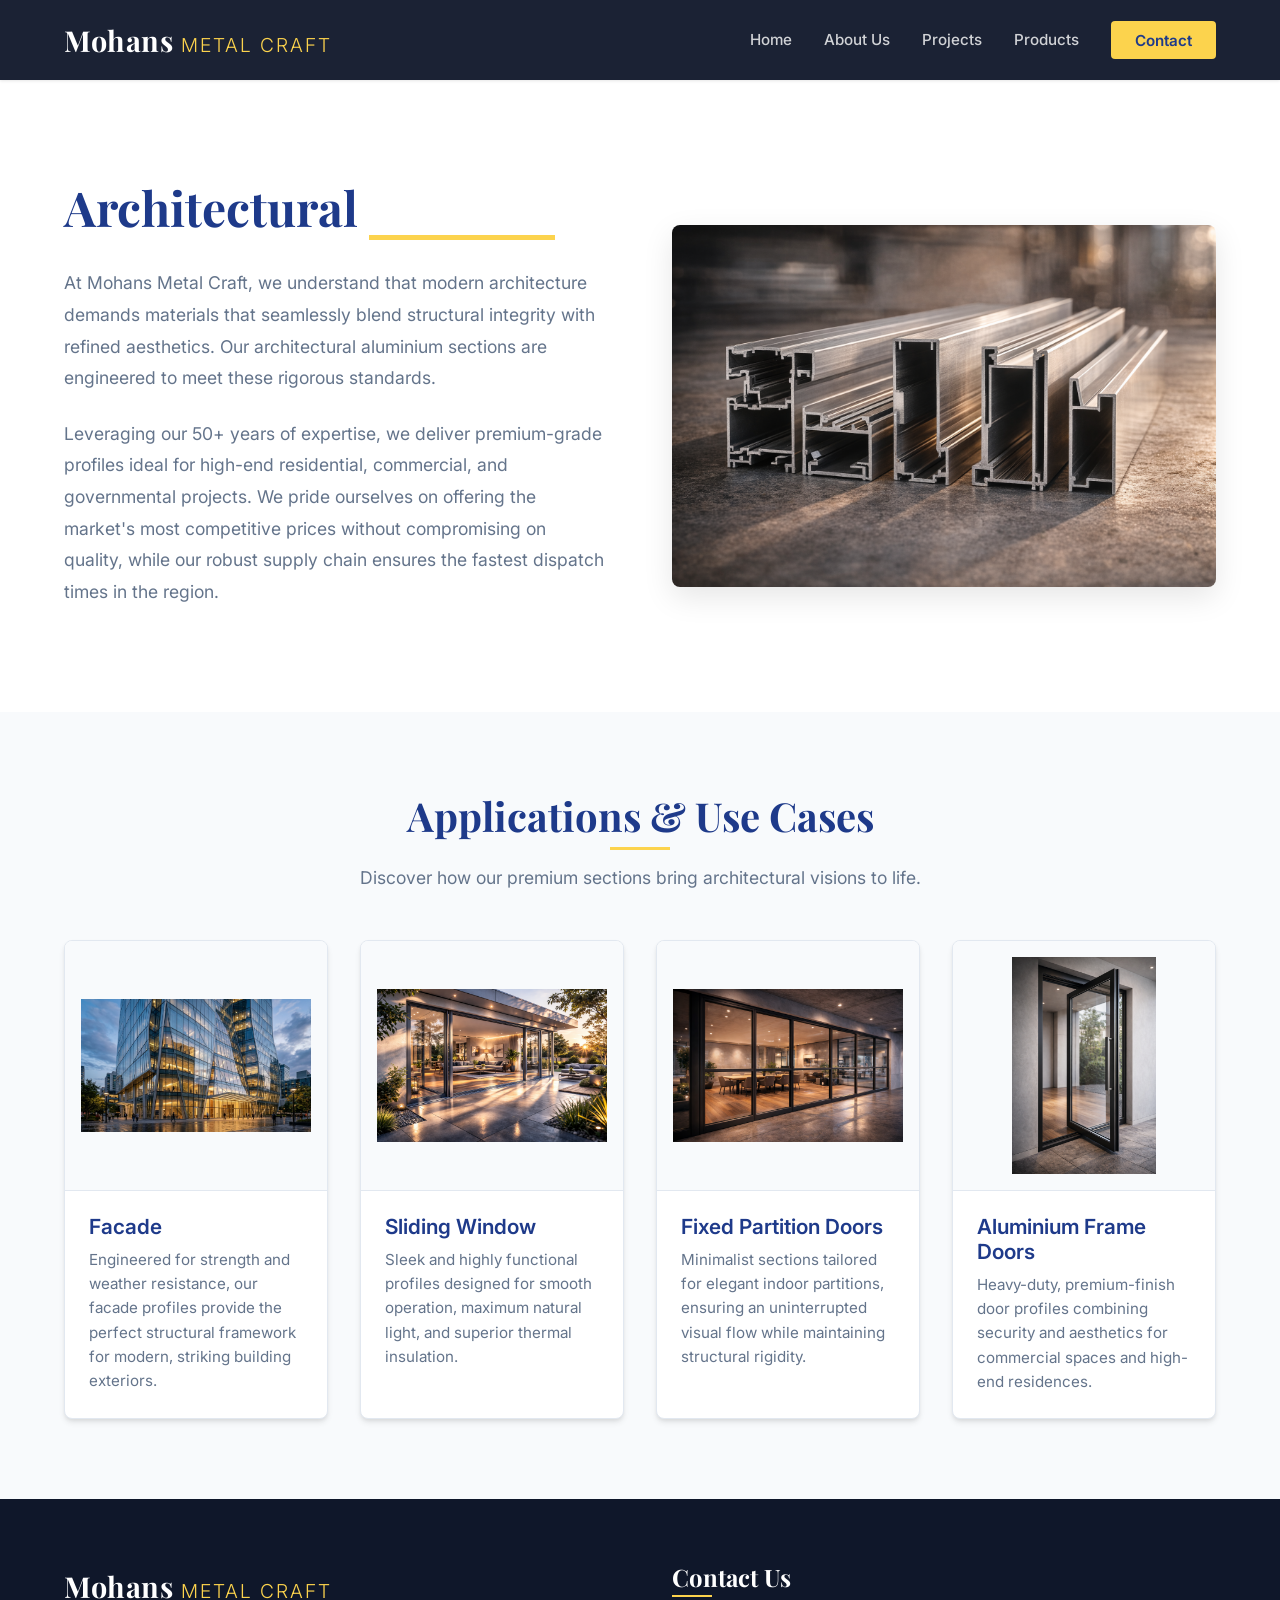
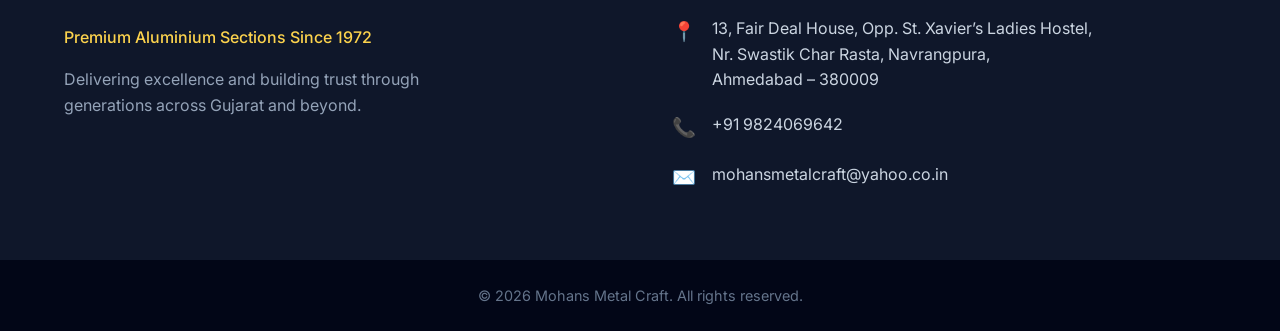
==== architectural-sections.html @ c1a163fd "feat: Add dedicated pages and images for architectural, solar, and industrial product sections, and " ====
<!DOCTYPE html>
<html lang="en">
<head>
    <meta charset="UTF-8">
    <meta name="viewport" content="width=device-width, initial-scale=1.0">
    <title>Architectural Sections - Mohans Metal Craft</title>
    <meta name="description" content="Mohans Metal Craft - Wholesale Aluminium Sections in Gujarat since 1972. We supply premium aluminium sections in various finishes for commercial and residential projects.">
    <!-- Google Fonts -->
    <link rel="preconnect" href="https://fonts.googleapis.com">
    <link rel="preconnect" href="https://fonts.gstatic.com" crossorigin>
    <link href="https://fonts.googleapis.com/css2?family=Inter:wght@300;400;500;600;700&family=Playfair+Display:ital,wght@0,400;0,600;0,700;1,400&display=swap" rel="stylesheet">
    <!-- Custom CSS -->
    <link rel="stylesheet" href="css/styles.css">
</head>
<body>
    <!-- Header -->
    <header class="header" id="header">
        <div class="container header-content">
            <a href="index.html" class="logo">
                Mohans <span class="logo-accent">Metal Craft</span>
            </a>
            <nav class="nav" id="nav">
                <ul class="nav-list">
                    <li><a href="index.html#home" class="nav-link">Home</a></li>
                    <li><a href="index.html#about" class="nav-link">About Us</a></li>
                    <li><a href="index.html#projects" class="nav-link">Projects</a></li>
                    <li><a href="products.html" class="nav-link">Products</a></li>
                    <li><a href="index.html#contact" class="nav-link btn-contact">Contact</a></li>
                </ul>
            </nav>
            <button class="mobile-toggle" aria-label="Toggle Navigation">
                <span class="bar"></span>
                <span class="bar"></span>
                <span class="bar"></span>
            </button>
        </div>
    </header>

    <!-- Main Content -->
    <main>
        <!-- Header Spacer -->
        <div style="height: 100px; background-color: var(--color-bg-dark);"></div>

        <!-- Architectural Overview (Top Section) -->
        <section class="section pt-5" id="architectural-overview">
            <div class="container" style="display: flex; flex-wrap: wrap; align-items: center; gap: 4rem;">
                <div style="flex: 1; min-width: 300px;">
                    <h1 class="hero-title" style="color: var(--color-primary); margin-bottom: 2rem; font-size: 3rem;">Architectural <span class="hero-highlight">Sections</span></h1>
                    <p style="font-size: 1.1rem; line-height: 1.8; color: var(--color-text-light); margin-bottom: 1.5rem;">
                        At Mohans Metal Craft, we understand that modern architecture demands materials that seamlessly blend structural integrity with refined aesthetics. Our architectural aluminium sections are engineered to meet these rigorous standards.
                    </p>
                    <p style="font-size: 1.1rem; line-height: 1.8; color: var(--color-text-light); margin-bottom: 1.5rem;">
                        Leveraging our 50+ years of expertise, we deliver premium-grade profiles ideal for high-end residential, commercial, and governmental projects. We pride ourselves on offering the market's most competitive prices without compromising on quality, while our robust supply chain ensures the fastest dispatch times in the region.
                    </p>
                </div>
                <div style="flex: 1; min-width: 300px;">
                    <img src="images/products/architecture/sections.png" alt="Architectural Aluminium Sections" style="width: 100%; border-radius: 8px; box-shadow: 0 10px 30px rgba(0,0,0,0.1);">
                </div>
            </div>
        </section>

        <!-- Use Cases (Bottom Section) -->
        <section class="section bg-light" id="architectural-use-cases">
            <div class="container">
                <div class="section-header text-center">
                    <h2 class="section-title">Applications & Use Cases</h2>
                    <p class="section-desc">Discover how our premium sections bring architectural visions to life.</p>
                </div>
                
                <div class="catalog-grid">
                    <!-- Facade -->
                    <div class="catalog-item">
                        <div class="catalog-img-wrapper" style="height: 250px;">
                            <img src="images/products/architecture/use case/facade.png" alt="Facade Sections" loading="lazy">
                        </div>
                        <div class="catalog-content">
                            <h3>Facade</h3>
                            <p>Engineered for strength and weather resistance, our facade profiles provide the perfect structural framework for modern, striking building exteriors.</p>
                        </div>
                    </div>
                    
                    <!-- Sliding Window -->
                    <div class="catalog-item">
                        <div class="catalog-img-wrapper" style="height: 250px;">
                            <img src="images/products/architecture/use case/sliding window.png" alt="Sliding Window Sections" loading="lazy">
                        </div>
                        <div class="catalog-content">
                            <h3>Sliding Window</h3>
                            <p>Sleek and highly functional profiles designed for smooth operation, maximum natural light, and superior thermal insulation.</p>
                        </div>
                    </div>
                    
                    <!-- Fixed Partition Doors -->
                    <div class="catalog-item">
                        <div class="catalog-img-wrapper" style="height: 250px;">
                            <img src="images/products/architecture/use case/fixed partition doors.png" alt="Fixed Partition Doors" loading="lazy">
                        </div>
                        <div class="catalog-content">
                            <h3>Fixed Partition Doors</h3>
                            <p>Minimalist sections tailored for elegant indoor partitions, ensuring an uninterrupted visual flow while maintaining structural rigidity.</p>
                        </div>
                    </div>
                    
                    <!-- Doors with Aluminium Frame -->
                    <div class="catalog-item">
                        <div class="catalog-img-wrapper" style="height: 250px;">
                            <img src="images/products/architecture/use case/doors.png" alt="Aluminium Frame Doors" loading="lazy">
                        </div>
                        <div class="catalog-content">
                            <h3>Aluminium Frame Doors</h3>
                            <p>Heavy-duty, premium-finish door profiles combining security and aesthetics for commercial spaces and high-end residences.</p>
                        </div>
                    </div>
                </div>
            </div>
        </section>

    </main>

    <!-- Footer -->
    <footer class="footer" id="contact">
        <div class="container footer-grid">
            <div class="footer-brand">
                <a href="#" class="logo footer-logo">
                    Mohans <span class="logo-accent">Metal Craft</span>
                </a>
                <p class="footer-tagline">Premium Aluminium Sections Since 1972</p>
                <p class="footer-desc">Delivering excellence and building trust through generations across Gujarat and beyond.</p>
            </div>
            
            <div class="footer-contact">
                <h3>Contact Us</h3>
                <ul class="contact-list">
                    <li>
                        <span class="icon">📍</span>
                        <p>13, Fair Deal House, Opp. St. Xavier’s Ladies Hostel,<br>Nr. Swastik Char Rasta, Navrangpura,<br>Ahmedabad – 380009</p>
                    </li>
                    <li>
                        <span class="icon">📞</span>
                        <p><a href="tel:+919824069642">+91 9824069642</a></p>
                    </li>
                    <li>
                        <span class="icon">✉️</span>
                        <p><a href="mailto:mohansmetalcraft@yahoo.co.in">mohansmetalcraft@yahoo.co.in</a></p>
                    </li>
                </ul>
            </div>
        </div>
        <div class="footer-bottom">
            <div class="container text-center">
                <p>&copy; 2026 Mohans Metal Craft. All rights reserved.</p>
            </div>
        </div>
    </footer>

    <script src="js/script.js"></script>
</body>
</html>
---- css/styles.css ----
/* =========================================
   VARIABLES & SETUP
========================================= */
:root {
  /* Colors */
  --color-primary: #1e3a8a;
  /* Deep elegant blue */
  --color-primary-light: #3b82f6;
  --color-secondary: #fcd34d;
  /* Soft gold/brass accent */
  --color-text: #334155;
  --color-text-light: #64748b;
  --color-bg: #ffffff;
  --color-bg-alt: #f8fafc;
  --color-border: #e2e8f0;

  /* Typography */
  --font-primary: 'Inter', sans-serif;
  --font-heading: 'Playfair Display', serif;

  /* Spacing */
  --spacing-sm: 0.5rem;
  --spacing-md: 1rem;
  --spacing-lg: 2rem;
  --spacing-xl: 4rem;

  /* Layout */
  --container-width: 1200px;
  --border-radius: 8px;
  --transition: all 0.3s ease;
  --shadow-sm: 0 1px 3px rgba(0, 0, 0, 0.1);
  --shadow-md: 0 4px 6px -1px rgba(0, 0, 0, 0.1), 0 2px 4px -1px rgba(0, 0, 0, 0.06);
  --shadow-lg: 0 10px 15px -3px rgba(0, 0, 0, 0.1), 0 4px 6px -2px rgba(0, 0, 0, 0.05);
}

* {
  margin: 0;
  padding: 0;
  box-sizing: border-box;
}

html {
  scroll-behavior: smooth;
}

body {
  font-family: var(--font-primary);
  color: var(--color-text);
  line-height: 1.6;
  background-color: var(--color-bg);
}

h1,
h2,
h3,
h4,
h5,
h6 {
  font-family: var(--font-heading);
  color: var(--color-primary);
  line-height: 1.2;
}

a {
  text-decoration: none;
  color: inherit;
  transition: var(--transition);
}

img {
  max-width: 100%;
  height: auto;
  display: block;
}

ul {
  list-style: none;
}

/* =========================================
   UTILITIES
========================================= */
.container {
  width: 90%;
  max-width: var(--container-width);
  margin: 0 auto;
}

.section {
  padding: 5rem 0;
}

.bg-light {
  background-color: var(--color-bg-alt);
}

.text-center {
  text-align: center;
}

.mt-5 {
  margin-top: 3rem;
}

.section-header {
  margin-bottom: 3rem;
}

.section-title {
  font-size: 2.5rem;
  margin-bottom: 0.5rem;
  position: relative;
  display: inline-block;
}

.section-title::after {
  content: '';
  position: absolute;
  bottom: -10px;
  left: 50%;
  transform: translateX(-50%);
  width: 60px;
  height: 3px;
  background-color: var(--color-secondary);
}

.section-desc {
  font-size: 1.1rem;
  color: var(--color-text-light);
  margin-top: 1rem;
}

/* Buttons */
.btn {
  display: inline-block;
  padding: 0.8rem 2rem;
  border-radius: var(--border-radius);
  font-weight: 500;
  cursor: pointer;
  transition: var(--transition);
  text-align: center;
}

.btn-primary {
  background-color: var(--color-primary);
  color: white;
  border: 2px solid var(--color-primary);
}

.btn-primary:hover {
  background-color: var(--color-primary-light);
  border-color: var(--color-primary-light);
  color: white;
  transform: translateY(-3px);
  box-shadow: 0 10px 20px rgba(0, 0, 0, 0.2);
}

.btn-secondary {
  background-color: transparent;
  color: white;
  border: 2px solid white;
}

.btn-secondary:hover {
  background-color: white;
  color: var(--color-primary);
  transform: translateY(-3px);
  box-shadow: 0 10px 20px rgba(0, 0, 0, 0.2);
}

/* =========================================
   HEADER & NAVIGATION
========================================= */
.header {
  position: fixed;
  top: 0;
  left: 0;
  width: 100%;
  background-color: rgba(15, 23, 42, 0.95);
  backdrop-filter: blur(10px);
  z-index: 1000;
  box-shadow: 0 1px 3px rgba(0,0,0,0.5);
  transition: var(--transition);
}

.header-content {
  display: flex;
  justify-content: space-between;
  align-items: center;
  height: 80px;
}

.logo {
  font-family: var(--font-heading);
  font-size: 1.8rem;
  font-weight: 700;
  color: white;
  letter-spacing: 0.5px;
}

.logo-accent {
  color: var(--color-secondary);
  font-family: var(--font-primary);
  font-size: 1.2rem;
  font-weight: 300;
  letter-spacing: 2px;
  text-transform: uppercase;
}

.nav-list {
  display: flex;
  align-items: center;
  gap: 2rem;
}

.nav-link {
  font-size: 0.95rem;
  font-weight: 500;
  color: rgba(255, 255, 255, 0.8);
  position: relative;
}

.nav-link:not(.btn-contact)::after {
  content: '';
  position: absolute;
  width: 0;
  height: 2px;
  bottom: -4px;
  left: 0;
  background-color: var(--color-secondary);
  transition: var(--transition);
}

.nav-link:not(.btn-contact):hover::after {
  width: 100%;
}

.nav-link:hover {
  color: white;
}

.btn-contact {
  background-color: var(--color-secondary);
  color: var(--color-primary) !important;
  padding: 0.6rem 1.5rem;
  border-radius: 4px;
  font-weight: 600;
}

.btn-contact:hover {
  background-color: white;
  color: var(--color-primary) !important;
  transform: translateY(-2px);
  box-shadow: 0 4px 10px rgba(0, 0, 0, 0.2);
}

.mobile-toggle {
  display: none;
  background: none;
  border: none;
  cursor: pointer;
}

.bar {
  display: block;
  width: 25px;
  height: 3px;
  margin: 5px auto;
  transition: var(--transition);
  background-color: white;
}

/* =========================================
   HERO SECTION
========================================= */
/* =========================================
   HERO SLIDER
========================================= */
.hero {
  height: 100vh;
  min-height: 600px;
  position: relative;
  overflow: hidden;
  padding-top: 80px;
  background-color: #0f172a;
}

.slider-container {
  position: absolute;
  top: 0;
  left: 0;
  width: 100%;
  height: 100%;
}

.slide {
  position: absolute;
  top: 0;
  left: 0;
  width: 100%;
  height: 100%;
  opacity: 0;
  visibility: hidden;
  transition: opacity 1s ease-in-out, visibility 1s ease-in-out;
  display: flex;
  align-items: center;
}

.slide.active {
  opacity: 1;
  visibility: visible;
}

.slide-bg {
  position: absolute;
  top: 0;
  left: 0;
  width: 100%;
  height: 100%;
  z-index: 1;
}

.slide-bg img {
  width: 100%;
  height: 100%;
  object-fit: cover;
}

.slide-bg::after {
  content: '';
  position: absolute;
  top: 0;
  left: 0;
  width: 100%;
  height: 100%;
  background: linear-gradient(90deg, rgba(15, 23, 42, 0.95) 0%, rgba(15, 23, 42, 0.7) 40%, rgba(15, 23, 42, 0.1) 100%);
  z-index: 2;
}

/* Subtle overlay pattern */
.slide::after {
  content: '';
  position: absolute;
  top: 0;
  left: 0;
  width: 100%;
  height: 100%;
  background-image: radial-gradient(rgba(255, 255, 255, 0.05) 1px, transparent 1px);
  background-size: 30px 30px;
  z-index: 2;
  opacity: 0.5;
}

.slide-content {
  position: relative;
  z-index: 10;
  width: 100%;
  text-align: center;
  color: white;
  transform: translateY(30px);
  transition: transform 0.8s ease-out 0.2s;
}

.slide-content-left {
  text-align: left;
  max-width: 900px;
}

.slide.active .slide-content {
  transform: translateY(0);
}

.hero-kicker {
  font-family: var(--font-primary);
  text-transform: uppercase;
  letter-spacing: 3px;
  font-size: 0.9rem;
  color: var(--color-secondary);
  margin-bottom: 2rem;
  display: inline-block;
  border-bottom: 2px solid var(--color-secondary);
  padding-bottom: 8px;
}

.hero-title {
  font-family: var(--font-heading);
  font-size: 4rem;
  font-weight: 700;
  margin-bottom: 1.5rem;
  color: white;
  line-height: 1.15;
}

.hero-highlight {
  position: relative;
  color: white;
  font-style: normal;
  display: inline-block;
  letter-spacing: normal;
  font-size: 1em;
  margin-top: 0;
}

.hero-highlight::after {
  content: '';
  position: absolute;
  bottom: -5px;
  left: 0;
  width: 100%;
  height: 5px;
  background-color: var(--color-secondary);
}

.hero-subtitle {
  font-size: 1.25rem;
  margin-bottom: 2.5rem;
  color: #e2e8f0;
  font-weight: 400;
  max-width: 650px;
  margin-left: 0;
}

.hero-cta {
  display: flex;
  gap: 1rem;
  justify-content: flex-start;
}

/* Custom Hero Button */
.btn-hero {
  background-color: var(--color-secondary);
  color: var(--color-primary);
  border: none;
  font-family: var(--font-primary);
  font-weight: 600;
  padding: 1rem 2.5rem;
  display: inline-flex;
  align-items: center;
  gap: 0.8rem;
  font-size: 1.1rem;
  border-radius: 4px;
  transition: var(--transition);
}

.btn-hero:hover {
  background-color: white;
  color: var(--color-primary);
  transform: translateY(-2px);
  box-shadow: 0 10px 20px rgba(0, 0, 0, 0.3);
}

.btn-arrow {
  transition: transform 0.3s ease;
}

.btn-hero:hover .btn-arrow {
  transform: translateX(5px);
}

.btn-hero-secondary {
  background-color: transparent;
  color: white;
  border: 1px solid rgba(255, 255, 255, 0.5);
  font-family: var(--font-primary);
  font-weight: 500;
  padding: 1rem 2.5rem;
  display: inline-flex;
  align-items: center;
  font-size: 1.1rem;
  border-radius: 4px;
  transition: var(--transition);
}

.btn-hero-secondary:hover {
  background-color: rgba(255, 255, 255, 0.1);
  border-color: white;
  color: white;
}

/* Slider Controls */
.slider-dots {
  position: absolute;
  bottom: 3rem;
  left: max(2rem, calc((100% - var(--container-width)) / 2 + 15px));
  display: flex;
  gap: 0.8rem;
  z-index: 20;
  align-items: center;
}

.dot {
  width: 20px;
  height: 3px;
  border-radius: 2px;
  background-color: rgba(255, 255, 255, 0.3);
  cursor: pointer;
  transition: var(--transition);
  border: none;
  padding: 0;
}

.dot.active {
  background-color: var(--color-secondary);
  width: 40px;
}

.slider-nav {
  position: absolute;
  top: 50%;
  width: 100%;
  transform: translateY(-50%);
  display: flex;
  justify-content: space-between;
  padding: 0 2rem;
  z-index: 20;
}

.nav-btn {
  background: rgba(255, 255, 255, 0.1);
  backdrop-filter: blur(5px);
  color: white;
  border: none;
  width: 50px;
  height: 50px;
  border-radius: 50%;
  cursor: pointer;
  display: flex;
  align-items: center;
  justify-content: center;
  font-size: 1.5rem;
  transition: var(--transition);
}

.nav-btn:hover {
  background-color: var(--color-secondary);
  color: var(--color-primary);
}

/* =========================================
   ABOUT SECTION
========================================= */
.about-content {
  max-width: 900px;
  margin: 0 auto;
}

.about-text-center h3 {
  font-size: 2rem;
  margin-bottom: 1.5rem;
}

.about-text-center p {
  color: var(--color-text-light);
  margin-bottom: 1rem;
  font-size: 1.05rem;
  text-align: center;
}

.sub-heading {
  font-family: var(--font-heading);
  color: var(--color-primary);
  margin-bottom: 1rem;
}

.vision-mission {
  display: grid;
  grid-template-columns: 1fr 1fr;
  gap: 2rem;
  margin-top: 3rem;
}

.vm-card {
  background: white;
  padding: 2rem;
  border-radius: var(--border-radius);
  border-top: 4px solid var(--color-secondary);
  box-shadow: var(--shadow-md);
  text-align: center;
  transition: var(--transition);
}

.vm-card:hover {
  transform: translateY(-5px);
  box-shadow: var(--shadow-lg);
}

.vm-card h4 {
  font-size: 1.3rem;
  margin-bottom: 1rem;
  color: var(--color-primary);
}

.vm-card p {
  font-size: 0.95rem;
  margin-bottom: 0;
  text-align: center;
}

/* Leadership Showcase */
.leadership-section {
  margin-top: 5rem;
}

.leadership-title {
  font-size: 2.5rem;
  margin-bottom: 3rem;
  position: relative;
  display: inline-block;
  left: 50%;
  transform: translateX(-50%);
}

.leadership-title::after {
  content: '';
  position: absolute;
  bottom: -10px;
  left: 50%;
  transform: translateX(-50%);
  width: 50px;
  height: 3px;
  background-color: var(--color-secondary);
}

.founder-showcase {
  display: flex;
  align-items: center;
  gap: 3rem;
  background: white;
  border-radius: 12px;
  padding: 2rem;
  box-shadow: var(--shadow-lg);
  margin-bottom: 3rem;
  position: relative;
  overflow: hidden;
}

.founder-showcase.reverse {
  flex-direction: row-reverse;
}

.founder-showcase::before {
  content: '';
  position: absolute;
  top: 0;
  left: 0;
  width: 10px;
  height: 100%;
  background-color: var(--color-primary);
}

.founder-showcase.reverse::before {
  left: auto;
  right: 0;
  background-color: var(--color-secondary);
}

.founder-image-large {
  width: 250px;
  height: 250px;
  border-radius: 50%;
  overflow: hidden;
  flex-shrink: 0;
  border: 5px solid white;
  box-shadow: var(--shadow-md);
}

.founder-image-large img {
  width: 100%;
  height: 100%;
  object-fit: cover;
  filter: grayscale(15%);
  transition: var(--transition);
}

.founder-showcase:hover .founder-image-large img {
  filter: grayscale(0%);
  transform: scale(1.05);
}

.founder-details {
  flex-grow: 1;
}

.founder-name {
  font-size: 1.8rem;
  margin-bottom: 0.3rem;
  color: var(--color-text);
}

.founder-role-badge {
  display: inline-block;
  background-color: var(--color-bg-alt);
  color: var(--color-primary);
  font-weight: 600;
  padding: 0.3rem 1rem;
  border-radius: 50px;
  font-size: 0.85rem;
  letter-spacing: 1px;
  text-transform: uppercase;
  margin-bottom: 1rem;
  border: 1px solid var(--color-border);
}

.founder-bio {
  font-size: 1.05rem;
  color: var(--color-text-light);
  line-height: 1.7;
}

/* =========================================
   PROJECTS SECTION
========================================= */
.projects-grid {
  display: grid;
  grid-template-columns: repeat(auto-fill, minmax(300px, 1fr));
  gap: 2rem;
}

.project-card {
  background: white;
  border-radius: var(--border-radius);
  overflow: hidden;
  box-shadow: var(--shadow-md);
  transition: var(--transition);
  height: 100%;
}

.project-card:hover {
  transform: translateY(-10px);
  box-shadow: var(--shadow-lg);
}

.project-img-wrapper {
  position: relative;
  height: 220px;
  overflow: hidden;
}

.project-img-wrapper img {
  width: 100%;
  height: 100%;
  object-fit: cover;
  object-position: top;
  /* Ensures building tops/signage are visible */
  transition: transform 0.5s ease;
}

.project-card:hover .project-img-wrapper img {
  transform: scale(1.1);
}

.project-info {
  padding: 1.5rem;
}

.project-info h3 {
  font-size: 1.25rem;
  margin-bottom: 0.3rem;
  font-family: var(--font-primary);
  font-weight: 600;
}

.project-info p {
  color: var(--color-text-light);
  font-size: 0.95rem;
}

/* =========================================
   CATALOG SECTION
========================================= */
.catalog-grid {
  display: grid;
  grid-template-columns: repeat(auto-fit, minmax(250px, 1fr));
  gap: 2rem;
}

.catalog-item {
  background: white;
  border-radius: var(--border-radius);
  overflow: hidden;
  box-shadow: var(--shadow-md);
  border: 1px solid var(--color-border);
  transition: var(--transition);
}

.catalog-item:hover {
  transform: translateY(-5px);
  box-shadow: var(--shadow-lg);
  border-color: var(--color-primary-light);
}

.catalog-img-wrapper {
  height: 250px;
  background-color: var(--color-bg-alt);
  padding: 1rem;
  display: flex;
  align-items: center;
  justify-content: center;
  border-bottom: 1px solid var(--color-border);
}

.catalog-img-wrapper img {
  max-height: 100%;
  object-fit: contain;
  transition: transform 0.3s ease;
}

.catalog-item:hover .catalog-img-wrapper img {
  transform: scale(1.05);
}

.catalog-content {
  padding: 1.5rem;
}

.catalog-content h3 {
  font-size: 1.3rem;
  margin-bottom: 0.5rem;
  font-family: var(--font-primary);
  font-weight: 600;
}

.catalog-content p {
  color: var(--color-text-light);
  font-size: 0.95rem;
}

.catalog-note {
  color: var(--color-primary);
  opacity: 0.8;
  font-weight: 500;
}

/* =========================================
   FOOTER
========================================= */
.footer {
  background-color: #0f172a;
  color: white;
  padding-top: 4rem;
}

.footer-grid {
  display: grid;
  grid-template-columns: 1fr 1fr;
  gap: 4rem;
  margin-bottom: 3rem;
}

.footer-logo {
  color: white;
  margin-bottom: 1rem;
  display: inline-block;
}

.footer-logo .logo-accent {
  color: var(--color-secondary);
}

.footer-tagline {
  color: var(--color-secondary);
  font-weight: 500;
  margin-bottom: 1rem;
}

.footer-desc {
  color: #94a3b8;
  max-width: 400px;
}

.footer-contact h3 {
  color: white;
  font-size: 1.5rem;
  margin-bottom: 1.5rem;
  position: relative;
  display: inline-block;
}

.footer-contact h3::after {
  content: '';
  position: absolute;
  bottom: -5px;
  left: 0;
  width: 40px;
  height: 2px;
  background-color: var(--color-secondary);
}

.contact-list li {
  display: flex;
  gap: 1rem;
  margin-bottom: 1.2rem;
}

.contact-list .icon {
  font-size: 1.2rem;
  color: var(--color-secondary);
}

.contact-list p,
.contact-list a {
  color: #cbd5e1;
  transition: var(--transition);
}

.contact-list a:hover {
  color: var(--color-secondary);
}

.footer-bottom {
  background-color: #020617;
  padding: 1.5rem 0;
  color: #64748b;
  font-size: 0.9rem;
}

/* =========================================
   RESPONSIVE DESIGN
========================================= */
@media (max-width: 992px) {
  .hero-title {
    font-size: 2.5rem;
  }
  
  .hero-subtitle {
    font-size: 1.1rem;
  }
  
  .slider-dots {
    left: 2rem;
  }

  .footer-grid {
    grid-template-columns: 1fr;
    gap: 3rem;
  }

  .vision-mission {
    grid-template-columns: 1fr;
  }

  .founder-showcase,
  .founder-showcase.reverse {
    flex-direction: column;
    text-align: center;
    padding: 2rem 1.5rem;
  }

  .founder-showcase::before,
  .founder-showcase.reverse::before {
    width: 100%;
    height: 10px;
    top: 0;
    left: 0;
  }
}

@media (max-width: 768px) {
  .header-content {
    height: 70px;
  }

  .mobile-toggle {
    display: block;
  }

  .nav {
    position: fixed;
    top: 70px;
    left: -100%;
    width: 100%;
    height: calc(100vh - 70px);
    background-color: #0f172a;
    flex-direction: column;
    transition: 0.3s;
    box-shadow: 0 4px 6px -1px rgba(0, 0, 0, 0.5);
  }

  .nav.active {
    left: 0;
  }

  .nav-list {
    flex-direction: column;
    align-items: center;
    justify-content: center;
    height: 100%;
    gap: 2rem;
  }

  .vision-mission {
    grid-template-columns: 1fr;
  }

  .hero-cta {
    flex-direction: column;
    width: 100%;
    max-width: 300px;
    margin: 0;
  }
}
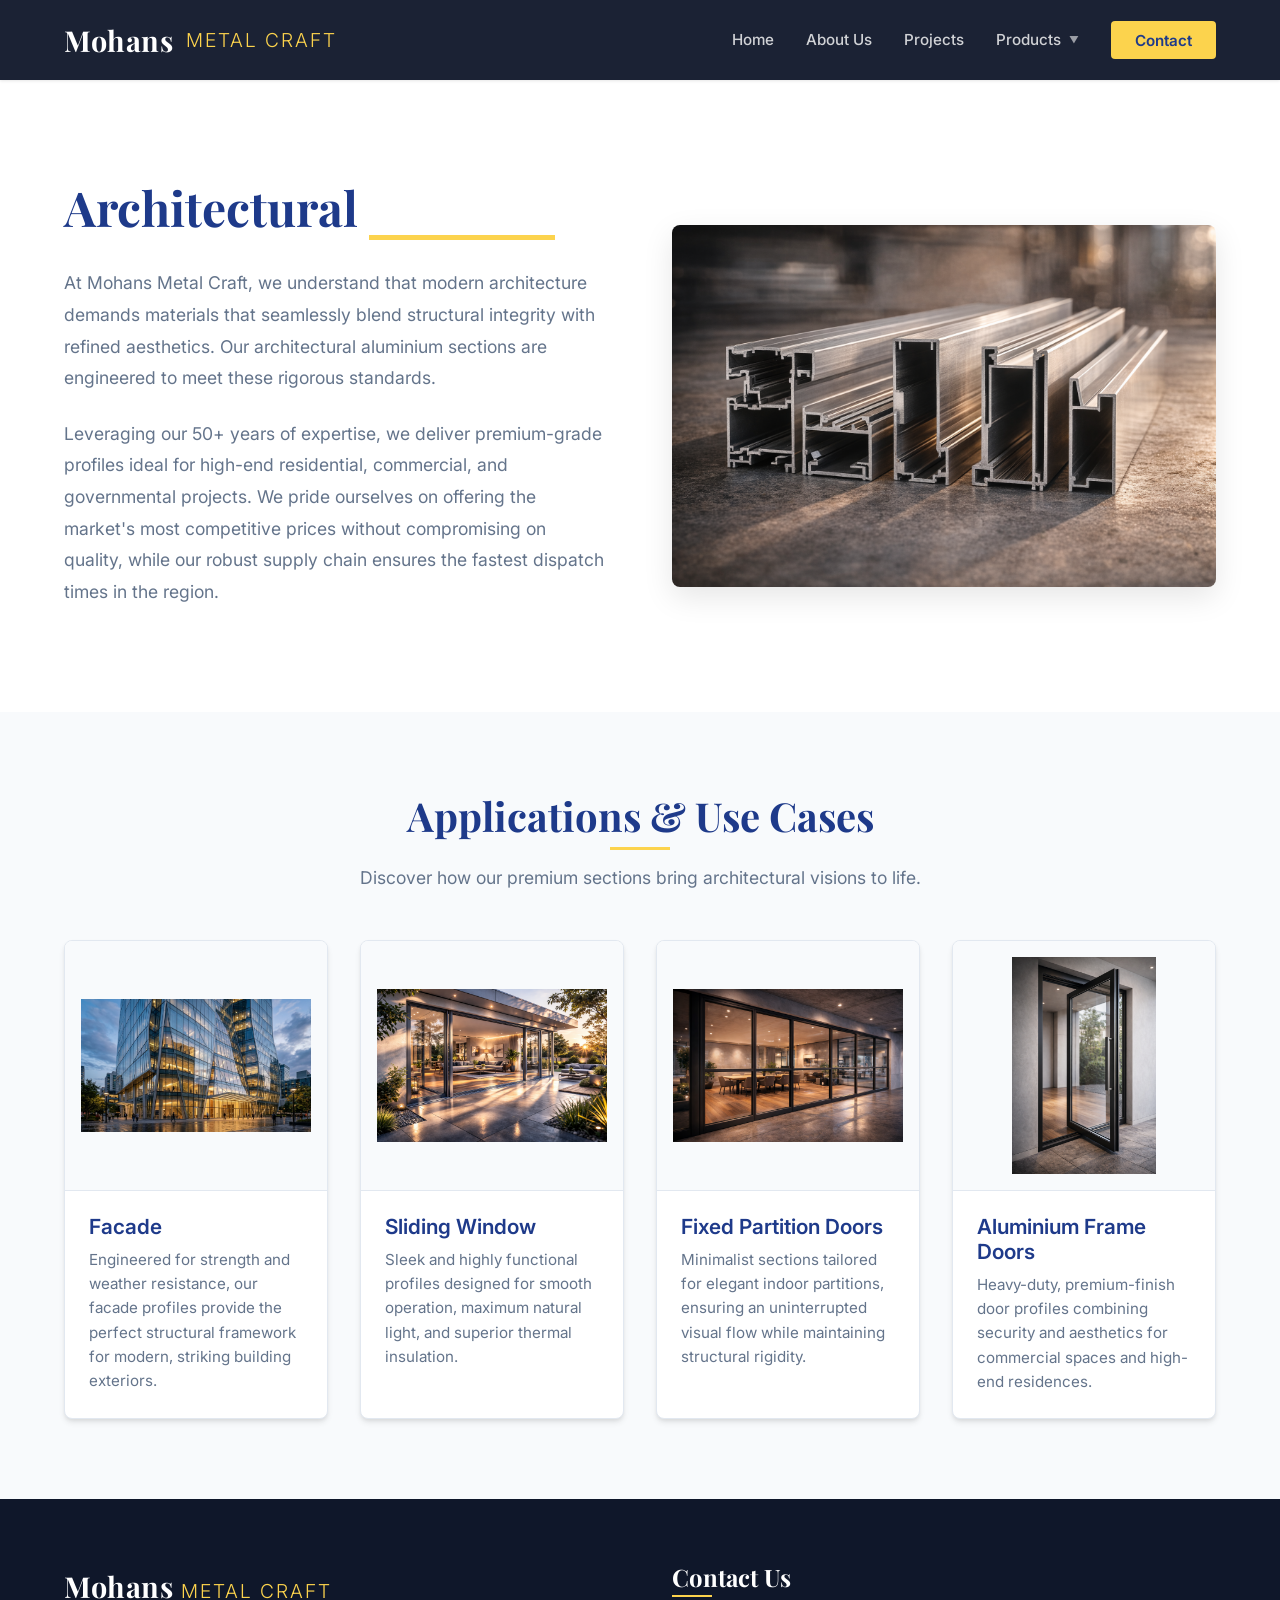
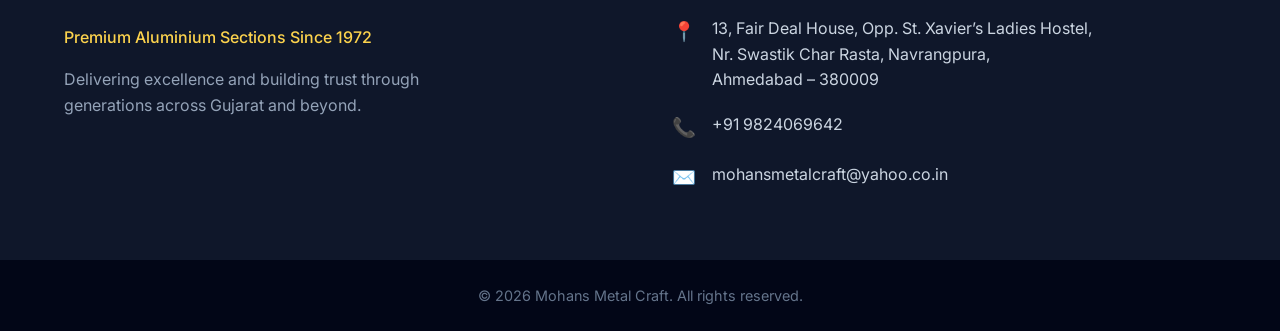
==== commit e91c70f7: "feat: Implement initial global styling, responsive header navigation, and dynamic hero slider across" ====
--- a/architectural-sections.html
+++ b/architectural-sections.html
@@ -11,6 +11,8 @@
     <link href="https://fonts.googleapis.com/css2?family=Inter:wght@300;400;500;600;700&family=Playfair+Display:ital,wght@0,400;0,600;0,700;1,400&display=swap" rel="stylesheet">
     <!-- Custom CSS -->
     <link rel="stylesheet" href="css/styles.css">
+    <!-- Favicon -->
+    <link rel="icon" type="image/png" href="images/logo.png">
 </head>
 <body>
     <!-- Header -->
@@ -21,11 +23,21 @@
             </a>
             <nav class="nav" id="nav">
                 <ul class="nav-list">
-                    <li><a href="index.html#home" class="nav-link">Home</a></li>
-                    <li><a href="index.html#about" class="nav-link">About Us</a></li>
-                    <li><a href="index.html#projects" class="nav-link">Projects</a></li>
-                    <li><a href="products.html" class="nav-link">Products</a></li>
-                    <li><a href="index.html#contact" class="nav-link btn-contact">Contact</a></li>
+                    <li class="nav-item"><a href="index.html#home" class="nav-link">Home</a></li>
+                    <li class="nav-item"><a href="index.html#about" class="nav-link">About Us</a></li>
+                    <li class="nav-item"><a href="index.html#projects" class="nav-link">Projects</a></li>
+                    <li class="nav-item dropdown">
+                        <a href="products.html" class="nav-link dropdown-toggle">
+                            Products <span class="arrow">▼</span>
+                        </a>
+                        <ul class="dropdown-menu">
+                            <li><a href="architectural-sections.html">Architectural Sections</a></li>
+                            <li><a href="industrial-sections.html">Industrial Sections</a></li>
+                            <li><a href="solar-sections.html">Renewable Energy Sections</a></li>
+                            <li><a href="other-sections.html">Specialized Sections</a></li>
+                        </ul>
+                    </li>
+                    <li class="nav-item"><a href="index.html#contact" class="nav-link btn-contact">Contact</a></li>
                 </ul>
             </nav>
             <button class="mobile-toggle" aria-label="Toggle Navigation">
--- a/css/styles.css
+++ b/css/styles.css
@@ -191,11 +191,20 @@
 }
 
 .logo {
+  display: flex;
+  align-items: center;
+  gap: 0.8rem;
   font-family: var(--font-heading);
   font-size: 1.8rem;
   font-weight: 700;
   color: white;
   letter-spacing: 0.5px;
+}
+
+.logo-img {
+  height: 40px;
+  width: auto;
+  object-fit: contain;
 }
 
 .logo-accent {
@@ -213,11 +222,16 @@
   gap: 2rem;
 }
 
+.nav-item {
+  position: relative;
+}
+
 .nav-link {
   font-size: 0.95rem;
   font-weight: 500;
   color: rgba(255, 255, 255, 0.8);
   position: relative;
+  transition: var(--transition);
 }
 
 .nav-link:not(.btn-contact)::after {
@@ -231,12 +245,85 @@
   transition: var(--transition);
 }
 
-.nav-link:not(.btn-contact):hover::after {
-  width: 100%;
-}
-
-.nav-link:hover {
-  color: white;
+.nav-link:not(.btn-contact):hover::after,
+.nav-item.dropdown:hover > .nav-link::after {
+  width: 100%;
+}
+
+.nav-link:hover,
+.nav-item.dropdown:hover > .nav-link {
+  color: white;
+}
+
+/* Dropdown Menu */
+.dropdown-menu {
+  position: absolute;
+  top: calc(100% + 15px);
+  left: 50%;
+  transform: translateX(-50%) translateY(10px);
+  background-color: #0f172a;
+  min-width: 250px;
+  padding: 0.8rem 0;
+  border-radius: var(--border-radius);
+  box-shadow: 0 10px 30px rgba(0, 0, 0, 0.5);
+  border: 1px solid rgba(255, 255, 255, 0.1);
+  opacity: 0;
+  visibility: hidden;
+  transition: all 0.3s cubic-bezier(0.165, 0.84, 0.44, 1);
+  z-index: 1000;
+}
+
+/* Invisible bridge to prevent menu closing when moving cursor to dropdown */
+.nav-item.dropdown::after {
+  content: '';
+  position: absolute;
+  top: 100%;
+  left: 0;
+  width: 100%;
+  height: 20px;
+}
+
+.nav-item.dropdown:hover .dropdown-menu {
+  opacity: 1;
+  visibility: visible;
+  transform: translateX(-50%) translateY(0);
+}
+
+.dropdown-menu li {
+  width: 100%;
+}
+
+.dropdown-menu a {
+  display: block;
+  padding: 0.7rem 1.5rem;
+  color: rgba(255, 255, 255, 0.7);
+  font-size: 0.9rem;
+  font-weight: 400;
+  transition: all 0.2s ease;
+  white-space: nowrap;
+}
+
+.dropdown-menu a:hover {
+  background-color: rgba(255, 255, 255, 0.05);
+  color: var(--color-secondary);
+  padding-left: 1.8rem;
+}
+
+.dropdown-toggle {
+  display: flex !important;
+  align-items: center;
+  gap: 0.5rem;
+}
+
+.arrow {
+  font-size: 0.6rem;
+  transition: transform 0.3s ease;
+  opacity: 0.7;
+}
+
+.nav-item.dropdown:hover .arrow {
+  transform: rotate(180deg);
+  opacity: 1;
 }
 
 .btn-contact {
@@ -710,6 +797,77 @@
 /* =========================================
    PROJECTS SECTION
 ========================================= */
+.stats-container {
+  display: flex;
+  justify-content: center;
+  align-items: center;
+  gap: 2rem;
+  max-width: 800px;
+  margin: 0 auto 5rem auto;
+  padding: 3rem;
+  background: white;
+  border-radius: var(--border-radius);
+  box-shadow: var(--shadow-lg);
+  border: 1px solid var(--color-border);
+}
+
+.stat-item {
+  flex: 1;
+  text-align: center;
+}
+
+.stat-divider {
+  width: 1px;
+  height: 80px;
+  background: var(--color-border);
+  margin: 0 auto;
+}
+
+.stat-number {
+  font-family: var(--font-heading);
+  font-size: 3.5rem;
+  font-weight: 700;
+  color: var(--color-primary);
+  display: inline-block;
+  min-width: 2.5ch;
+}
+
+.stat-suffix {
+  font-size: 2.5rem;
+  font-weight: 700;
+  color: var(--color-secondary);
+  vertical-align: top;
+  margin-top: 0.5rem;
+  display: inline-block;
+}
+
+.stat-label {
+  font-size: 1rem;
+  color: var(--color-text-light);
+  font-weight: 600;
+  text-transform: uppercase;
+  letter-spacing: 1.5px;
+  margin-top: 0.5rem;
+}
+
+.showcase-header {
+  margin-bottom: 3.5rem;
+}
+
+.showcase-title {
+  font-size: 2.2rem;
+  color: var(--color-primary);
+  margin-bottom: 1rem;
+}
+
+.showcase-underline {
+  width: 60px;
+  height: 4px;
+  background-color: var(--color-secondary);
+  margin: 0 auto;
+  border-radius: 2px;
+}
+
 .projects-grid {
   display: grid;
   grid-template-columns: repeat(auto-fill, minmax(300px, 1fr));
@@ -985,7 +1143,48 @@
     align-items: center;
     justify-content: center;
     height: 100%;
-    gap: 2rem;
+    gap: 1.5rem;
+    padding: 2rem 0;
+    overflow-y: auto;
+  }
+
+  .nav-item {
+    width: 100%;
+    text-align: center;
+  }
+
+  .dropdown-menu {
+    position: static;
+    transform: none;
+    opacity: 1;
+    visibility: visible;
+    background: rgba(255, 255, 255, 0.05);
+    min-width: 100%;
+    box-shadow: none;
+    border: none;
+    padding: 0;
+    max-height: 0;
+    overflow: hidden;
+    transition: max-height 0.3s ease;
+    border-radius: 0;
+  }
+
+  .nav-item.dropdown.active .dropdown-menu {
+    max-height: 500px;
+    margin-top: 0.5rem;
+  }
+
+  .dropdown-menu a {
+    text-align: center;
+    padding: 0.8rem 1.5rem;
+  }
+
+  .dropdown-menu a:hover {
+    padding-left: 1.5rem;
+  }
+
+  .dropdown-toggle {
+    justify-content: center;
   }
 
   .vision-mission {
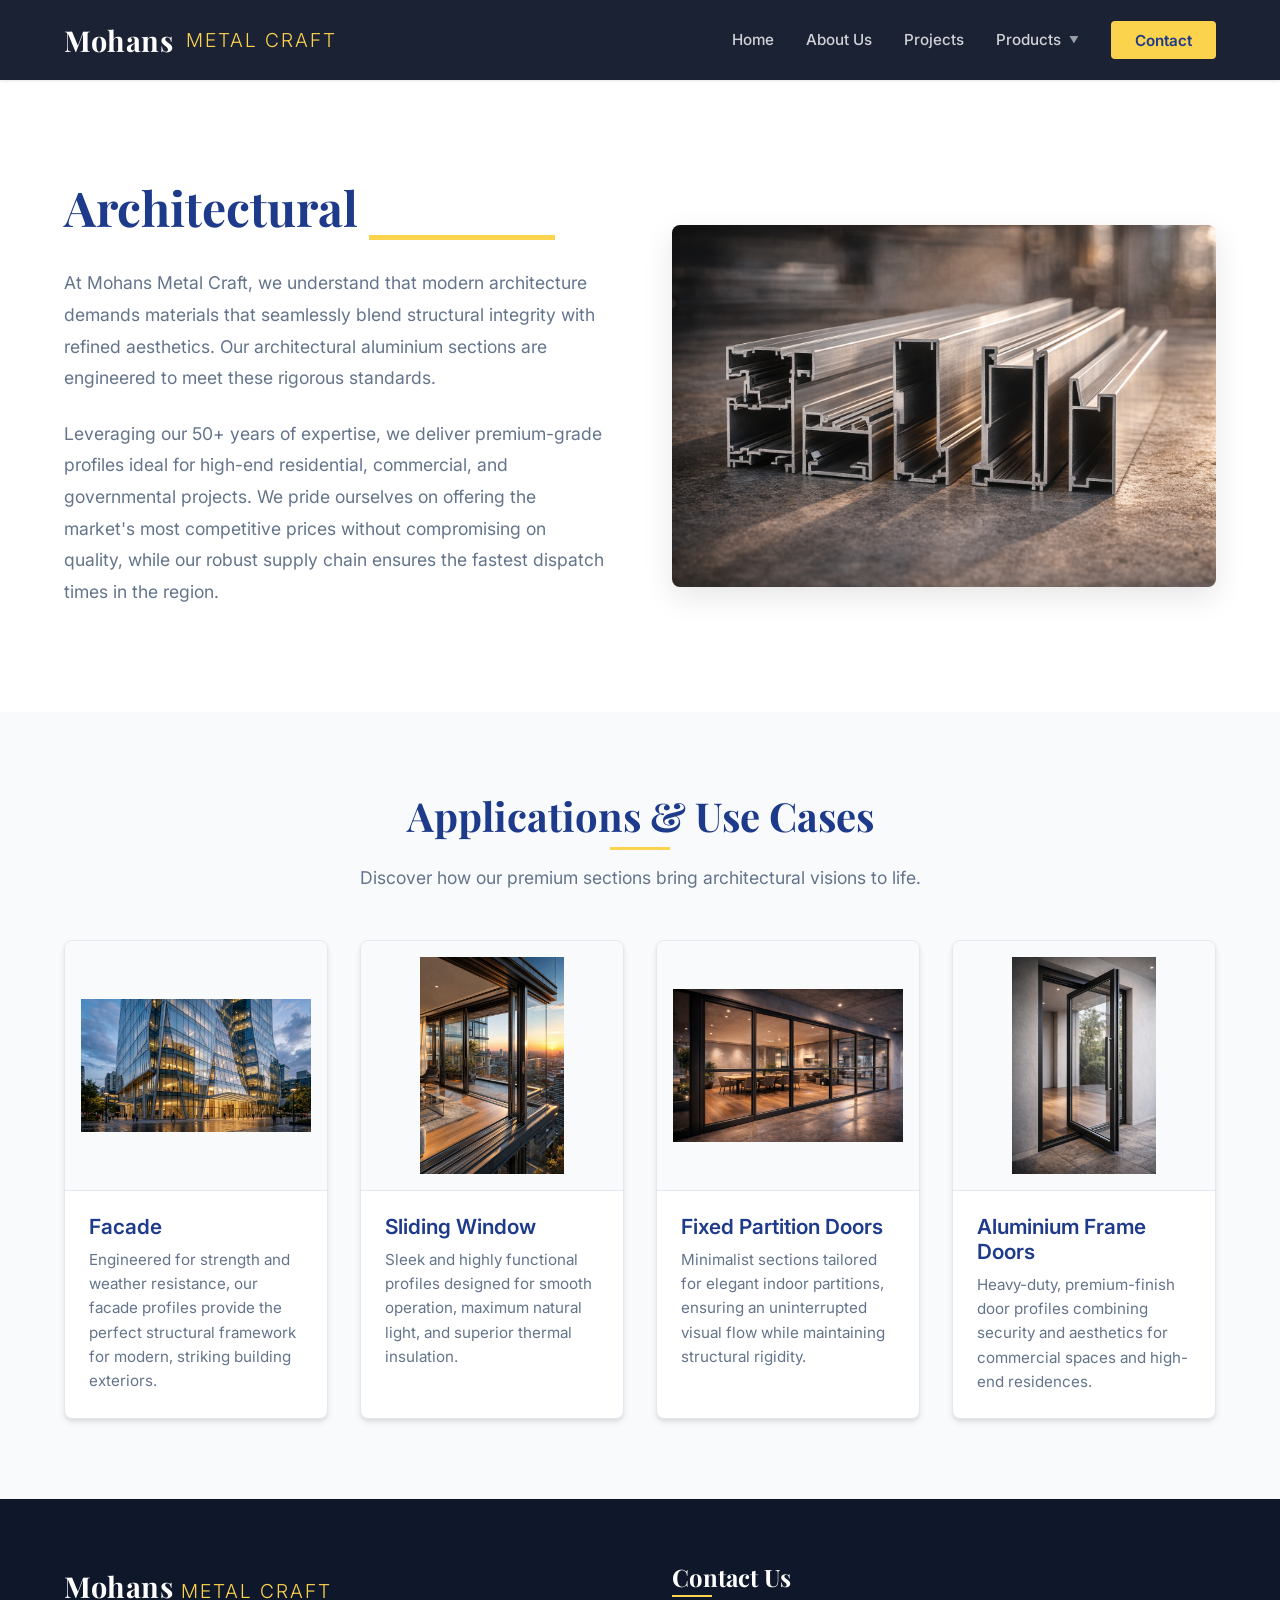
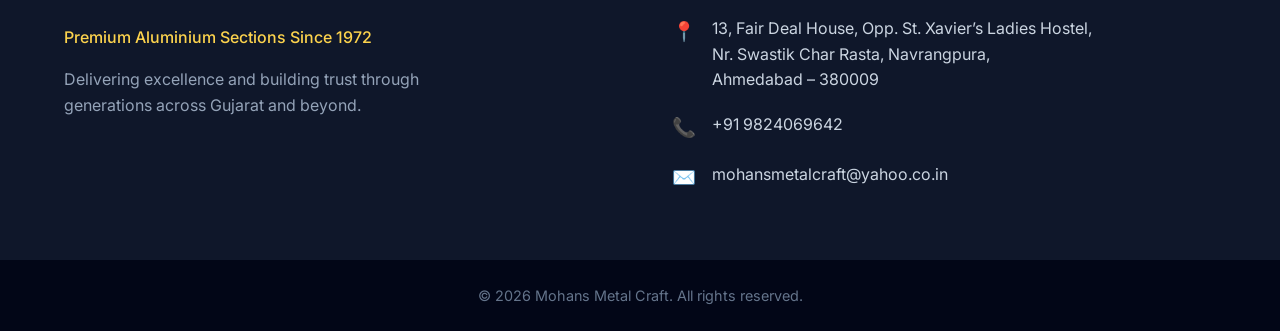
==== commit a2b36565: "feat: Update all page titles for improved consistency and branding." ====
--- a/architectural-sections.html
+++ b/architectural-sections.html
@@ -3,7 +3,7 @@
 <head>
     <meta charset="UTF-8">
     <meta name="viewport" content="width=device-width, initial-scale=1.0">
-    <title>Architectural Sections - Mohans Metal Craft</title>
+    <title>Architectural Sections | Mohans Metal Craft | Aluminium Sections Distributor</title>
     <meta name="description" content="Mohans Metal Craft - Wholesale Aluminium Sections in Gujarat since 1972. We supply premium aluminium sections in various finishes for commercial and residential projects.">
     <!-- Google Fonts -->
     <link rel="preconnect" href="https://fonts.googleapis.com">
@@ -13,6 +13,7 @@
     <link rel="stylesheet" href="css/styles.css">
     <!-- Favicon -->
     <link rel="icon" type="image/png" href="images/logo.png">
+    <link rel="canonical" href="https://mohansmetalcraft.com/architectural-sections.html">
 </head>
 <body>
     <!-- Header -->
@@ -133,7 +134,7 @@
     <footer class="footer" id="contact">
         <div class="container footer-grid">
             <div class="footer-brand">
-                <a href="#" class="logo footer-logo">
+                <a href="index.html" class="logo footer-logo">
                     Mohans <span class="logo-accent">Metal Craft</span>
                 </a>
                 <p class="footer-tagline">Premium Aluminium Sections Since 1972</p>
--- a/css/styles.css
+++ b/css/styles.css
@@ -567,60 +567,34 @@
 /* Slider Controls */
 .slider-dots {
   position: absolute;
-  bottom: 3rem;
-  left: max(2rem, calc((100% - var(--container-width)) / 2 + 15px));
+  bottom: 2.5rem;
+  left: 50%;
+  transform: translateX(-50%);
   display: flex;
-  gap: 0.8rem;
+  gap: 1rem;
   z-index: 20;
   align-items: center;
 }
 
 .dot {
-  width: 20px;
-  height: 3px;
-  border-radius: 2px;
-  background-color: rgba(255, 255, 255, 0.3);
+  width: 12px;
+  height: 12px;
+  border-radius: 50%;
+  background-color: rgba(255, 255, 255, 0.2);
   cursor: pointer;
   transition: var(--transition);
-  border: none;
+  border: 2px solid transparent;
   padding: 0;
+}
+
+.dot:hover {
+  background-color: rgba(255, 255, 255, 0.5);
 }
 
 .dot.active {
   background-color: var(--color-secondary);
-  width: 40px;
-}
-
-.slider-nav {
-  position: absolute;
-  top: 50%;
-  width: 100%;
-  transform: translateY(-50%);
-  display: flex;
-  justify-content: space-between;
-  padding: 0 2rem;
-  z-index: 20;
-}
-
-.nav-btn {
-  background: rgba(255, 255, 255, 0.1);
-  backdrop-filter: blur(5px);
-  color: white;
-  border: none;
-  width: 50px;
-  height: 50px;
-  border-radius: 50%;
-  cursor: pointer;
-  display: flex;
-  align-items: center;
-  justify-content: center;
-  font-size: 1.5rem;
-  transition: var(--transition);
-}
-
-.nav-btn:hover {
-  background-color: var(--color-secondary);
-  color: var(--color-primary);
+  transform: scale(1.2);
+  border-color: rgba(255, 255, 255, 0.3);
 }
 
 /* =========================================
@@ -1077,7 +1051,7 @@
 ========================================= */
 @media (max-width: 992px) {
   .hero-title {
-    font-size: 2.5rem;
+    font-size: 3rem;
   }
   
   .hero-subtitle {
@@ -1116,6 +1090,10 @@
 @media (max-width: 768px) {
   .header-content {
     height: 70px;
+  }
+
+  .logo {
+    font-size: 1.4rem;
   }
 
   .mobile-toggle {
@@ -1139,34 +1117,43 @@
   }
 
   .nav-list {
-    flex-direction: column;
-    align-items: center;
-    justify-content: center;
+    display: block !important;
+    width: 100%;
     height: 100%;
-    gap: 1.5rem;
     padding: 2rem 0;
     overflow-y: auto;
+    text-align: center;
   }
 
   .nav-item {
     width: 100%;
-    text-align: center;
+    margin-bottom: 1rem;
+  }
+
+  .nav-link {
+    display: block;
+    padding: 0.8rem 1.5rem;
+    width: 100%;
   }
 
   .dropdown-menu {
-    position: static;
-    transform: none;
-    opacity: 1;
-    visibility: visible;
-    background: rgba(255, 255, 255, 0.05);
-    min-width: 100%;
-    box-shadow: none;
-    border: none;
-    padding: 0;
+    position: relative !important;
+    top: 0 !important;
+    left: 0 !important;
+    transform: none !important;
+    opacity: 1 !important;
+    visibility: visible !important;
+    background: rgba(255, 255, 255, 0.05) !important;
+    width: 100% !important;
+    min-width: 100% !important;
+    box-shadow: none !important;
+    border: none !important;
+    padding: 0 !important;
     max-height: 0;
     overflow: hidden;
     transition: max-height 0.3s ease;
     border-radius: 0;
+    margin: 0 !important;
   }
 
   .nav-item.dropdown.active .dropdown-menu {
@@ -1174,27 +1161,147 @@
     margin-top: 0.5rem;
   }
 
+  .dropdown-toggle {
+    display: flex !important;
+    justify-content: center;
+    align-items: center;
+    position: relative;
+    width: 100%;
+    padding: 1rem 0;
+    text-align: center;
+  }
+
+  .arrow {
+    position: absolute;
+    right: 1.5rem; /* Moved closer to the edge, further from the center text */
+    top: 50%;
+    transform: translateY(-50%);
+    width: 44px;
+    height: 44px;
+    background: rgba(255, 255, 255, 0.08);
+    border-radius: 8px;
+    font-size: 0.8rem;
+    display: inline-flex;
+    align-items: center;
+    justify-content: center;
+    transition: all 0.3s ease;
+    border: 1px solid rgba(255, 255, 255, 0.1);
+  }
+
+  .nav-item.dropdown.active .arrow {
+    transform: translateY(-50%) rotate(180deg);
+    background: var(--color-secondary);
+    color: var(--color-primary);
+    border-color: var(--color-secondary);
+  }
+
   .dropdown-menu a {
     text-align: center;
     padding: 0.8rem 1.5rem;
   }
 
-  .dropdown-menu a:hover {
-    padding-left: 1.5rem;
-  }
-
   .dropdown-toggle {
     justify-content: center;
   }
 
+  /* Hero Mobile Fixes */
+  .hero {
+    height: 100vh;
+    text-align: center;
+  }
+
+  .slide-content-left {
+    text-align: center;
+    padding: 0 1.5rem;
+  }
+
+  .hero-title {
+    font-size: 2.2rem;
+    margin-bottom: 1.2rem;
+  }
+
+  .hero-subtitle {
+    margin: 0 auto 2rem auto;
+    font-size: 1rem;
+    line-height: 1.6;
+  }
+
+  .hero-cta {
+    justify-content: center;
+    flex-direction: column;
+    align-items: center;
+    max-width: 100%;
+    gap: 1rem;
+  }
+
+  .btn-hero, .btn-hero-secondary {
+    width: 100%;
+    max-width: 280px;
+    justify-content: center;
+    padding: 0.8rem 1.5rem;
+  }
+
+  .slider-dots {
+    position: absolute;
+    bottom: 2rem;
+    left: 0;
+    width: 100% !important;
+    display: flex !important;
+    justify-content: center !important;
+    transform: none !important;
+    gap: 1.2rem;
+    z-index: 30;
+  }
+
+
+
+  /* Stats Section Mobile */
+  .stats-container {
+    flex-direction: column;
+    padding: 2rem 1rem;
+    gap: 1.5rem;
+    margin-bottom: 3rem;
+  }
+
+  .stat-divider {
+    width: 80px;
+    height: 1px;
+    margin: 0.5rem auto;
+  }
+
+  .stat-number {
+    font-size: 2.8rem;
+  }
+
+  .stat-suffix {
+    font-size: 2rem;
+  }
+
   .vision-mission {
     grid-template-columns: 1fr;
   }
 
   .hero-cta {
-    flex-direction: column;
-    width: 100%;
-    max-width: 300px;
-    margin: 0;
+    margin: 0 auto;
+  }
+}
+
+@media (max-width: 480px) {
+  .hero-title {
+    font-size: 1.8rem;
+  }
+
+  .hero-kicker {
+    font-size: 0.8rem;
+    letter-spacing: 2px;
+    margin-bottom: 1.5rem;
+  }
+
+  .section-title {
+    font-size: 2rem;
+  }
+
+  .stats-container {
+    padding: 1.5rem 1rem;
   }
 }
